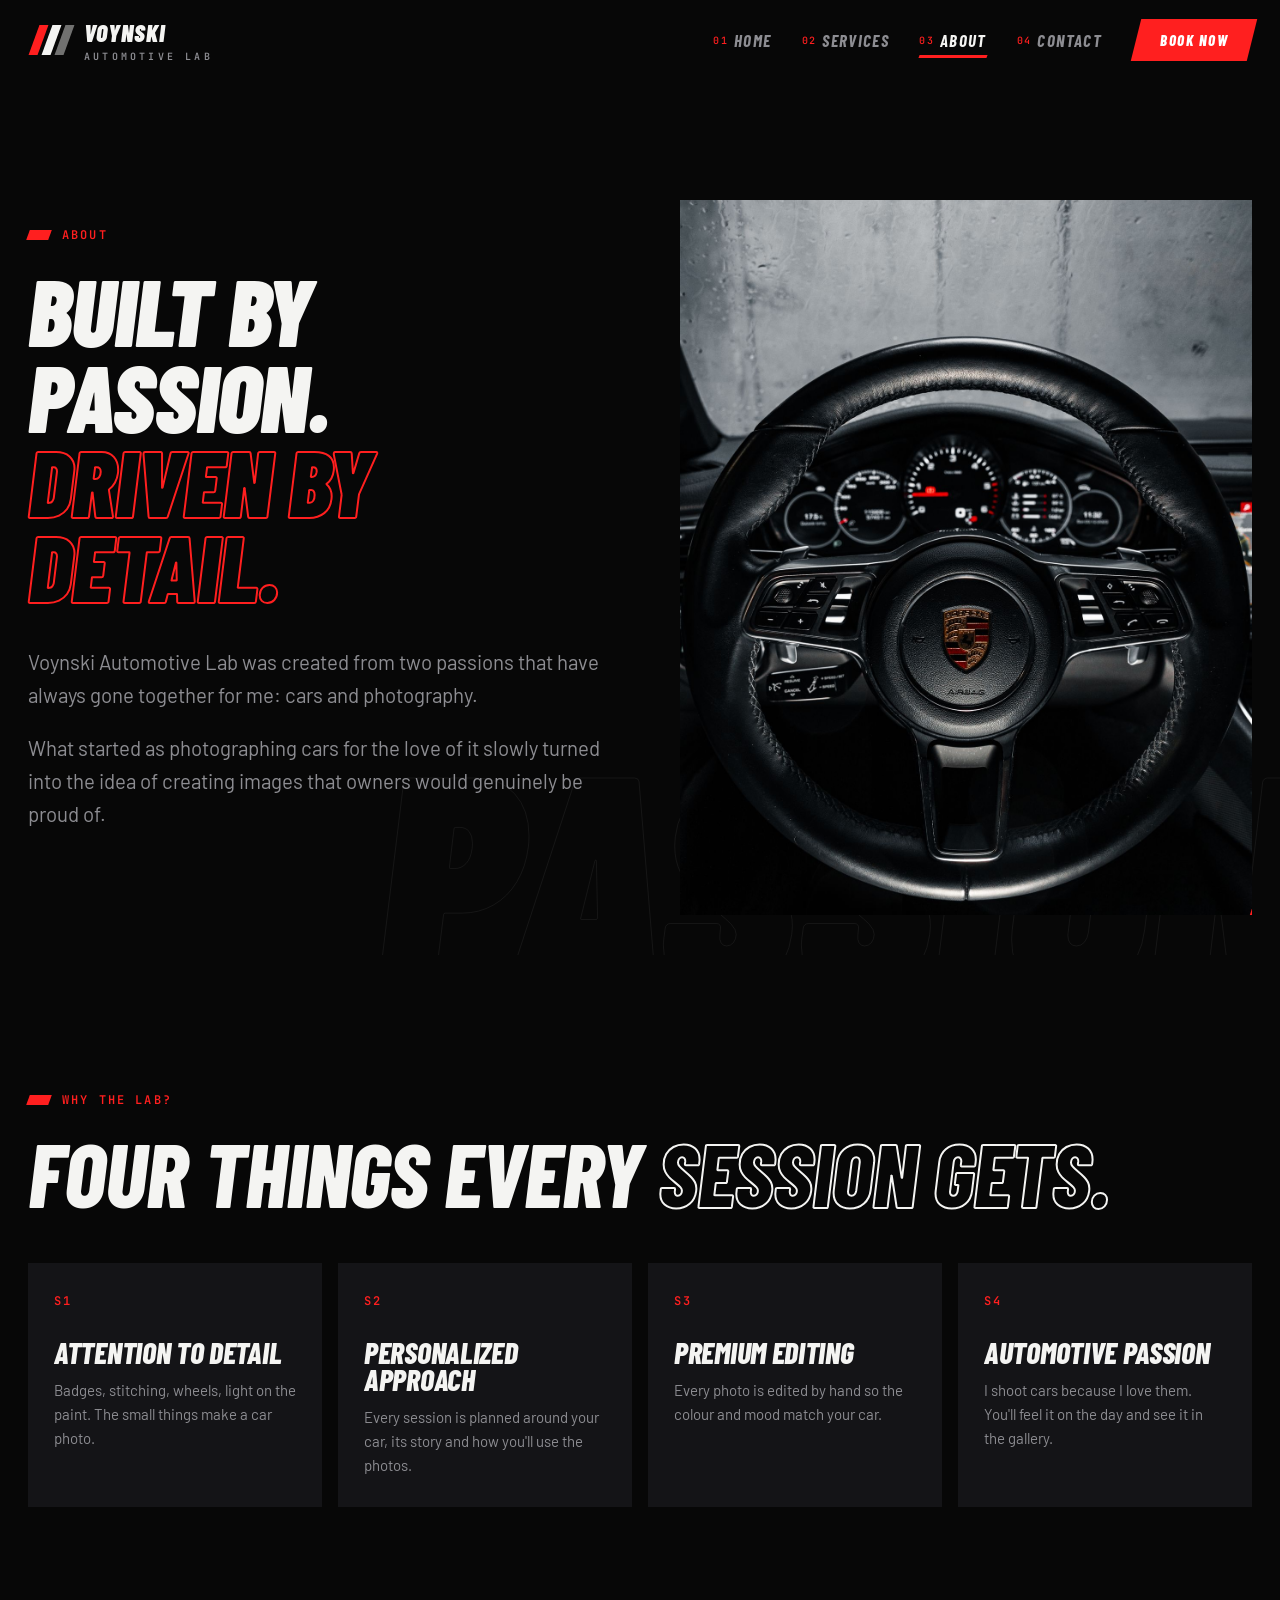
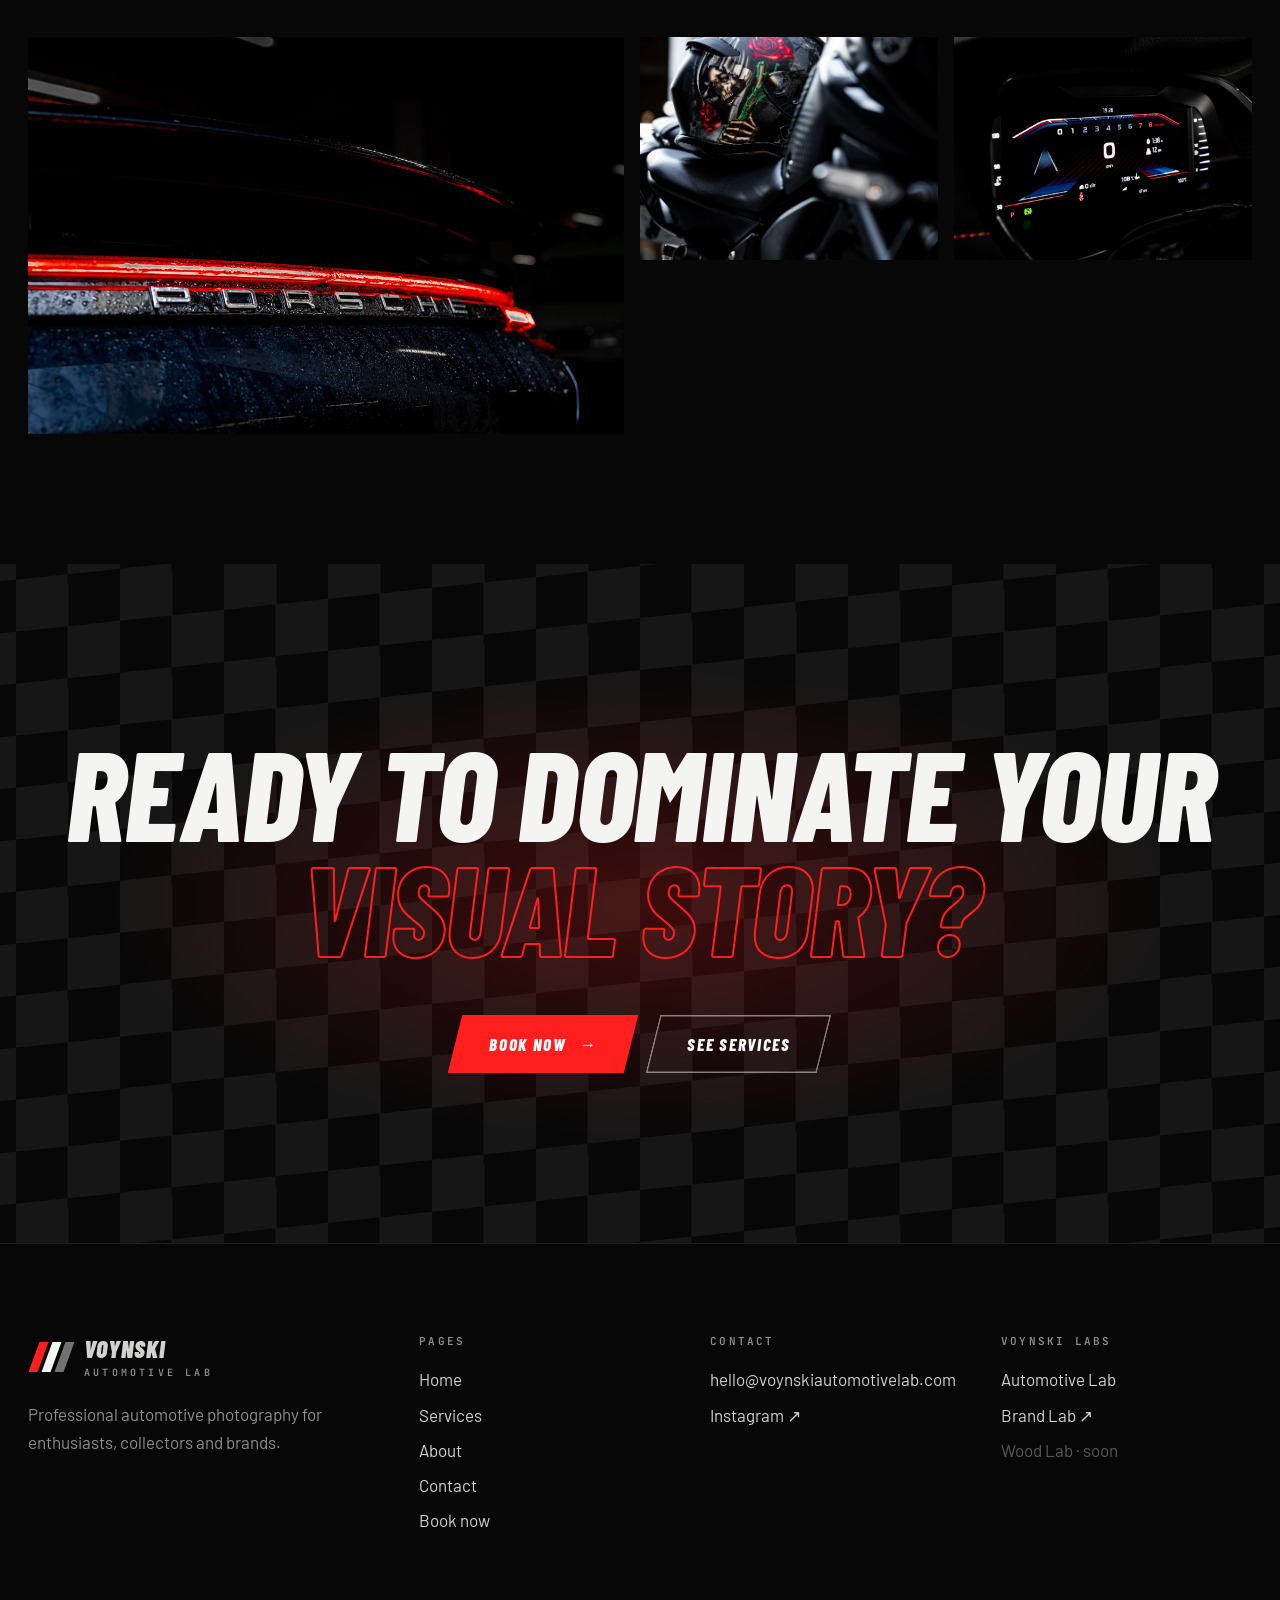
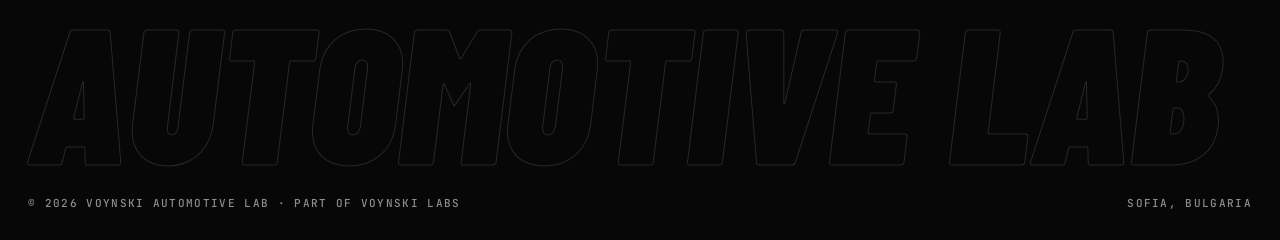
==== about.html @ c3d604f8 "Add first version of the Voynski Automotive Lab website Motorsport design with start lights intro, h" ====
<!doctype html>
<html lang="en">
<head>
<meta charset="utf-8">
<meta name="viewport" content="width=device-width, initial-scale=1">
<title>About · Voynski Automotive Lab</title>
<meta name="description" content="Voynski Automotive Lab was created from two passions that have always gone together: cars and photography.">
<meta name="theme-color" content="#070707">
<link rel="icon" href="data:image/svg+xml,%3Csvg xmlns='http://www.w3.org/2000/svg' viewBox='0 0 40 30'%3E%3Cg transform='skewX(-20)'%3E%3Crect x='14' width='8' height='30' fill='%23ff1f1f'/%3E%3Crect x='26' width='8' height='30' fill='%23f4f4f2'/%3E%3Crect x='38' width='8' height='30' fill='%23f4f4f2' opacity='.45'/%3E%3C/g%3E%3C/svg%3E">
<link rel="preconnect" href="https://fonts.googleapis.com">
<link rel="preconnect" href="https://fonts.gstatic.com" crossorigin>
<link href="https://fonts.googleapis.com/css2?family=Barlow+Condensed:ital,wght@1,700;1,800;1,900&family=Barlow:wght@400;500;600&family=JetBrains+Mono:wght@500;600&display=swap" rel="stylesheet">
<link rel="stylesheet" href="assets/style.css">
</head>
<body data-page="about">
<main>

<section class="page-hero" style="padding-bottom:40px">
  <div class="ghost" aria-hidden="true">Passion</div>
  <div class="wrap about-grid" style="position:relative">
    <div>
      <p class="tag rv">About</p>
      <h1 class="rv rv-d1" style="font-size:clamp(52px,7.4vw,124px)">Built by passion.<br><span class="outline red">Driven by detail.</span></h1>
      <p class="lead rv rv-d2">Voynski Automotive Lab was created from two passions that have always gone together for me: cars and photography.</p>
      <p class="lead rv rv-d3">What started as photographing cars for the love of it slowly turned into the idea of creating images that owners would genuinely be proud of.</p>
      <div class="sig rv">— Victor Voynski</div>
    </div>
    <div class="shot wipe"><img src="images/porsche-wheel.jpg" alt="Porsche steering wheel and gauges" loading="lazy"></div>
  </div>
</section>

<section>
  <div class="wrap">
    <p class="tag rv">Why the lab?</p>
    <h2 class="rv rv-d1">Four things every <span class="outline">session gets.</span></h2>
    <div class="why">
      <div class="rv"><b>S1</b><h3>Attention to detail</h3><p>Badges, stitching, wheels, light on the paint. The small things make a car photo.</p></div>
      <div class="rv rv-d1"><b>S2</b><h3>Personalized approach</h3><p>Every session is planned around your car, its story and how you'll use the photos.</p></div>
      <div class="rv rv-d2"><b>S3</b><h3>Premium editing</h3><p>Every photo is edited by hand so the colour and mood match your car.</p></div>
      <div class="rv rv-d3"><b>S4</b><h3>Automotive passion</h3><p>I shoot cars because I love them. You'll feel it on the day and see it in the gallery.</p></div>
    </div>
  </div>
</section>

<section style="padding-top:0">
  <div class="wrap strip">
    <div class="wipe"><img src="images/porsche-tail.jpg" alt="Porsche light bar and lettering in the dark" loading="lazy"></div>
    <div class="wipe"><img src="images/bike-helmet.jpg" alt="Painted motorcycle helmet on a black bike" loading="lazy"></div>
    <div class="wipe"><img src="images/skoda-dash.jpg" alt="Škoda Octavia RS digital dashboard" loading="lazy"></div>
  </div>
</section>

<section class="finish">
  <div class="flag"></div>
  <div class="wrap">
    <h2 class="rv">Ready to dominate your <span class="outline red">visual story?</span></h2>
    <div class="hero-actions rv rv-d1"><a href="book.html" class="btn">Book now <span class="arr">→</span></a><a href="services.html" class="btn btn-line">See services</a></div>
  </div>
</section>

</main>
<script src="assets/main.js"></script>
</body>
</html>
---- assets/style.css ----
/* Voynski Automotive Lab: shared styles */
:root {
  --bg: #070707;
  --bg-2: #0e0e10;
  --panel: #141417;
  --text: #f4f4f2;
  --muted: #8d8d92;
  --line: rgba(244, 244, 242, .1);
  --red: #ff1f1f;
  --red-2: #ff5a3c;
  --green: #2bd96b;
  --purple: #b36bff;
  --display: "Barlow Condensed", "Arial Narrow", sans-serif;
  --body: "Barlow", system-ui, sans-serif;
  --mono: "JetBrains Mono", ui-monospace, monospace;
  --ease: cubic-bezier(.2, .7, .1, 1);
  --kerb: repeating-linear-gradient(90deg, var(--red) 0 38px, #f4f4f2 38px 76px);
}
* { box-sizing: border-box; }
html { scroll-behavior: smooth; overflow-x: clip; }
body { margin: 0; background: var(--bg); color: var(--text); font: 400 17px/1.6 var(--body); overflow-x: clip; -webkit-font-smoothing: antialiased; }
img, video { max-width: 100%; display: block; }
a { color: inherit; }
::selection { background: var(--red); color: #fff; }
.wrap { max-width: 1320px; margin: 0 auto; padding: 0 28px; }
section { padding: 130px 0; position: relative; }
h1, h2, h3, h4 { font-family: var(--display); font-weight: 800; font-style: italic; text-transform: uppercase; line-height: .9; letter-spacing: -.01em; margin: 0 0 .4em; }
h1 { font-size: clamp(56px, 11vw, 190px); font-weight: 900; }
h2 { font-size: clamp(44px, 7vw, 112px); }
h3 { font-size: clamp(26px, 2.6vw, 38px); }
.red { color: var(--red); }
.outline { color: transparent; -webkit-text-stroke: 2px var(--text); }
.outline.red { -webkit-text-stroke-color: var(--red); }
.tag { display: inline-flex; align-items: center; gap: 12px; font: 600 12px var(--mono); letter-spacing: .18em; text-transform: uppercase; color: var(--red); margin: 0 0 24px; }
.tag::before { content: ""; width: 22px; height: 10px; background: var(--red); transform: skewX(-20deg); }
.lead { font-size: clamp(18px, 1.6vw, 21px); color: var(--muted); max-width: 620px; }
.mono { font-family: var(--mono); }

/* Buttons: skewed like a livery stripe */
.btn { --c: var(--red); position: relative; display: inline-flex; align-items: center; gap: 12px; padding: 18px 34px; font: 800 italic 17px var(--display); letter-spacing: .1em; text-transform: uppercase; text-decoration: none; color: #fff; background: none; border: 0; cursor: pointer; isolation: isolate; }
.btn::before { content: ""; position: absolute; inset: 0; z-index: -1; background: var(--c); transform: skewX(-14deg); transition: transform .35s var(--ease), background .3s; }
.btn::after { content: ""; position: absolute; inset: 0; z-index: -1; transform: skewX(-14deg) scaleX(0); transform-origin: left; background: #fff; transition: transform .45s var(--ease); }
.btn:hover::after { transform: skewX(-14deg) scaleX(1); }
.btn:hover { color: #000; }
.btn .arr { transition: transform .35s var(--ease); }
.btn:hover .arr { transform: translateX(6px); }
.btn-line::before { background: transparent; box-shadow: inset 0 0 0 1.5px rgba(244,244,242,.5); }
.btn-small { padding: 12px 24px; font-size: 15px; }

/* Header */
.site-header { position: fixed; inset: 0 0 auto; z-index: 60; transition: transform .45s var(--ease), background .3s; }
.site-header.solid { background: rgba(7,7,7,.85); backdrop-filter: blur(12px); -webkit-backdrop-filter: blur(12px); }
.site-header.solid::after { content: ""; position: absolute; left: 0; right: 0; bottom: 0; height: 3px; background: var(--kerb); background-size: 76px 3px; opacity: .9; }
.site-header.hide { transform: translateY(-100%); }
.site-header .wrap { height: 80px; display: flex; align-items: center; justify-content: space-between; gap: 24px; }
.logo { text-decoration: none; display: flex; align-items: center; gap: 12px; line-height: 1; }
.logo-mark { width: 44px; height: 30px; position: relative; }
.logo-mark i { position: absolute; top: 0; bottom: 0; width: 9px; background: var(--text); transform: skewX(-20deg); }
.logo-mark i:nth-child(1) { left: 6px; background: var(--red); }
.logo-mark i:nth-child(2) { left: 19px; }
.logo-mark i:nth-child(3) { left: 32px; opacity: .45; }
.logo b { display: block; font: 900 italic 24px var(--display); letter-spacing: .04em; }
.logo small { display: block; font: 600 10px var(--mono); letter-spacing: .32em; color: var(--muted); margin-top: 3px; }
.nav { display: flex; align-items: center; gap: 34px; }
.nav-links { display: flex; gap: 30px; }
.nav-links a { text-decoration: none; font: 700 italic 17px var(--display); letter-spacing: .08em; text-transform: uppercase; color: var(--muted); position: relative; transition: color .25s; }
.nav-links a span { font: 500 10px var(--mono); color: var(--red); margin-right: 6px; vertical-align: 3px; font-style: normal; }
.nav-links a:hover, .nav-links a.active { color: var(--text); }
.nav-links a.active::after { content: ""; position: absolute; left: 0; right: 0; bottom: -8px; height: 3px; background: var(--red); transform: skewX(-20deg); }
.burger { display: none; width: 46px; height: 46px; background: none; border: 1px solid var(--line); cursor: pointer; position: relative; transform: skewX(-14deg); }
.burger span { position: absolute; left: 12px; right: 12px; height: 2px; background: var(--text); transition: transform .35s var(--ease), top .35s; }
.burger span:nth-child(1) { top: 17px; }
.burger span:nth-child(2) { top: 26px; }
.menu-open .burger span:nth-child(1) { top: 21px; transform: rotate(45deg); }
.menu-open .burger span:nth-child(2) { top: 21px; transform: rotate(-45deg); }
.mobile-menu { position: fixed; inset: 0; z-index: 55; background: var(--bg); display: flex; flex-direction: column; justify-content: center; gap: 6px; padding: 100px 28px 40px; clip-path: polygon(100% 0, 100% 0, 100% 100%, 100% 100%); transition: clip-path .6s var(--ease); }
.menu-open .mobile-menu { clip-path: polygon(0 0, 100% 0, 100% 100%, 0 100%); }
.mobile-menu a:not(.btn) { font: 900 italic clamp(44px, 13vw, 72px)/1 var(--display); text-transform: uppercase; text-decoration: none; }
.mobile-menu a:not(.btn) span { font: 500 12px var(--mono); color: var(--red); vertical-align: 24px; margin-right: 10px; font-style: normal; }
.mobile-menu .btn { align-self: flex-start; margin-top: 30px; }

/* Start lights intro */
.lights { position: fixed; inset: 0; z-index: 200; background: #000; display: grid; place-items: center; transition: clip-path .7s var(--ease); clip-path: polygon(0 0, 100% 0, 100% 100%, 0 100%); }
.lights.go { clip-path: polygon(0 0, 0 0, -20% 100%, -20% 100%); }
.lights .rig { display: flex; gap: clamp(10px, 2vw, 22px); padding: 22px clamp(14px, 3vw, 30px); background: #111; border-radius: 10px; box-shadow: 0 0 0 1px #222; }
.lights .pod { display: grid; gap: 12px; padding: 12px; background: #050505; border-radius: 8px; }
.lights .pod i { width: clamp(34px, 6vw, 64px); aspect-ratio: 1; border-radius: 50%; background: #2a0505; box-shadow: inset 0 -6px 12px rgba(0,0,0,.6); transition: background .08s, box-shadow .08s; }
.lights .pod.on i { background: radial-gradient(circle at 40% 35%, #ff8a7a, #ff1f1f 45%, #b00000); box-shadow: 0 0 30px 6px rgba(255,31,31,.65); }
.lights .msg { position: absolute; bottom: 12vh; font: 600 12px var(--mono); letter-spacing: .3em; color: var(--muted); text-align: center; }
.lights .out { position: absolute; font: 900 italic clamp(60px, 13vw, 200px) var(--display); text-transform: uppercase; color: #fff; opacity: 0; transform: scale(.85); }
.lights.done .out { opacity: 1; transform: none; transition: opacity .15s, transform .5s var(--ease); }
.lights.done .rig { opacity: 0; transition: opacity .1s; }

/* HUD: speed from your scroll */
.hud { position: fixed; right: 22px; bottom: 22px; z-index: 40; display: flex; align-items: stretch; gap: 0; font-family: var(--mono); pointer-events: none; opacity: 0; transform: translateY(20px); transition: opacity .5s, transform .5s var(--ease); }
.hud.on { opacity: 1; transform: none; }
.hud > div { background: rgba(10,10,12,.82); backdrop-filter: blur(8px); -webkit-backdrop-filter: blur(8px); border: 1px solid var(--line); padding: 10px 14px; }
.hud > div + div { border-left: 0; }
.hud .spd b { display: block; font: 900 italic 38px/1 var(--display); min-width: 2.2ch; text-align: right; font-variant-numeric: tabular-nums; }
.hud small { display: block; font-size: 9px; letter-spacing: .2em; color: var(--muted); }
.hud .gear b { display: block; font: 900 italic 38px/1 var(--display); color: var(--red); text-align: center; }
.hud .rpm { display: flex; flex-direction: column; justify-content: space-between; }
.hud .leds { display: flex; gap: 3px; }
.hud .leds i { width: 9px; height: 9px; border-radius: 50%; background: #222; transition: background .08s; }
.hud .leds i.g { background: var(--green); box-shadow: 0 0 8px var(--green); }
.hud .leds i.r { background: var(--red); box-shadow: 0 0 8px var(--red); }
.hud .leds i.p { background: var(--purple); box-shadow: 0 0 8px var(--purple); }
.hud .lap { font-size: 12px; letter-spacing: .08em; font-variant-numeric: tabular-nums; margin-top: 6px; }

/* Hero */
.hero { min-height: 100svh; padding: 0; display: flex; align-items: flex-end; overflow: hidden; }
.hero-img { position: absolute; inset: -4%; background-size: cover; background-position: 60% 50%; animation: kenburns 22s ease-in-out infinite alternate; will-change: transform; }
@keyframes kenburns { from { transform: scale(1.02) translateX(0); } to { transform: scale(1.1) translateX(-2%); } }
.hero::before { content: ""; position: absolute; inset: 0; z-index: 1; background: linear-gradient(90deg, rgba(7,7,7,.92) 0%, rgba(7,7,7,.55) 40%, rgba(7,7,7,.1) 75%), linear-gradient(0deg, rgba(7,7,7,1) 0%, rgba(7,7,7,0) 40%); }
.hero canvas { position: absolute; inset: 0; z-index: 2; width: 100%; height: 100%; pointer-events: none; }
.hero .wrap { position: relative; z-index: 3; width: 100%; padding-bottom: 120px; padding-top: 140px; }
.hero h1 { margin: 0 0 30px; }
.hero h1 .ln { display: block; overflow: hidden; padding-right: .1em; }
.hero h1 .ln > span { display: inline-block; transform: translateX(-110%); filter: blur(12px); opacity: 0; }
.ready .hero h1 .ln > span { transform: none; filter: none; opacity: 1; transition: transform 1s var(--ease), filter 1s var(--ease), opacity .4s; }
.ready .hero h1 .ln:nth-child(2) > span { transition-delay: .15s; }
.hero-sub { display: flex; gap: 40px; align-items: center; flex-wrap: wrap; }
.hero-sub p { margin: 0; max-width: 430px; color: rgba(244,244,242,.8); font-size: 19px; }
.hero-actions { display: flex; gap: 22px; flex-wrap: wrap; }
.telemetry { position: absolute; z-index: 3; left: 0; right: 0; bottom: 0; border-top: 1px solid var(--line); background: rgba(7,7,7,.6); backdrop-filter: blur(6px); -webkit-backdrop-filter: blur(6px); }
.telemetry .wrap { display: flex; justify-content: space-between; gap: 20px; padding-top: 16px; padding-bottom: 16px; font: 500 11px var(--mono); letter-spacing: .16em; color: var(--muted); text-transform: uppercase; }
.telemetry b { color: var(--text); font-weight: 600; }
.telemetry .live::before { content: "●"; color: var(--red); margin-right: 8px; animation: blink 1.2s steps(1) infinite; }
@keyframes blink { 50% { opacity: 0; } }
.scroll-cue { position: absolute; z-index: 3; right: 28px; bottom: 90px; writing-mode: vertical-rl; font: 500 11px var(--mono); letter-spacing: .3em; color: var(--muted); }
.scroll-cue::after { content: ""; display: block; width: 1px; height: 60px; margin: 14px auto 0; background: linear-gradient(var(--red), transparent); animation: cue 1.6s var(--ease) infinite; }
@keyframes cue { from { transform: scaleY(0); transform-origin: top; } 50% { transform: scaleY(1); transform-origin: top; } 51% { transform-origin: bottom; } to { transform: scaleY(0); transform-origin: bottom; } }

/* Kerb stripe divider */
.kerb { height: 14px; overflow: hidden; position: relative; }
.kerb::before { content: ""; position: absolute; inset: 0 -60px; background: var(--kerb); background-size: 76px 100%; transform: skewX(-20deg); animation: kerb 1.6s linear infinite; }
@keyframes kerb { to { background-position: 76px 0; } }
.kerb.thin { height: 6px; }

/* Car marquee */
.marquee { overflow: hidden; white-space: nowrap; padding: 34px 0; border-bottom: 1px solid var(--line); }
.marquee-track { display: inline-flex; animation: marquee 40s linear infinite; }
.marquee span { font: 900 italic clamp(40px, 6vw, 92px)/1 var(--display); text-transform: uppercase; padding-right: 48px; }
.marquee span:nth-child(4n+3) { color: transparent; -webkit-text-stroke: 1.5px var(--text); }
.marquee i { align-self: center; width: 40px; height: 16px; background: var(--red); transform: skewX(-20deg); margin-right: 48px; flex: none; }
@keyframes marquee { to { transform: translateX(-50%); } }

/* Reveal on scroll */
.rv { opacity: 0; transform: translateX(-40px); transition: opacity .8s var(--ease), transform .9s var(--ease); }
.rv.in { opacity: 1; transform: none; }
.rv-d1 { transition-delay: .08s; } .rv-d2 { transition-delay: .16s; } .rv-d3 { transition-delay: .24s; }
.wipe { position: relative; overflow: hidden; }
.wipe > img, .wipe > video { clip-path: inset(0 100% 0 0); filter: blur(16px) saturate(1.4); transform: scale(1.12) translateX(-4%); transition: clip-path 1.1s var(--ease), filter 1.2s var(--ease), transform 1.6s var(--ease); }
.wipe::after { content: ""; position: absolute; top: 0; bottom: 0; width: 18%; left: -20%; background: var(--red); transform: skewX(-18deg); }
.wipe.in > img, .wipe.in > video { clip-path: inset(0 0 0 0); filter: none; transform: none; }
.wipe.in::after { animation: swoosh 1.1s var(--ease) forwards; }
@keyframes swoosh { to { left: 120%; } }

/* Intro block */
.intro { display: grid; grid-template-columns: 1.1fr .9fr; gap: 80px; align-items: center; }
.intro .shot { aspect-ratio: 4/5; }
.intro .shot img { width: 100%; height: 100%; object-fit: cover; }
.big-quote { font: 800 italic clamp(30px, 3.4vw, 50px)/1.05 var(--display); text-transform: uppercase; margin: 0 0 30px; }
.big-quote em { font-style: italic; color: var(--red); }

/* Starting grid (services) */
.grid-head { display: flex; justify-content: space-between; align-items: end; gap: 30px; flex-wrap: wrap; margin-bottom: 60px; }
.grid-head h2 { margin: 0; }
.starting-grid { display: grid; grid-template-columns: repeat(4, 1fr); gap: 16px; }
.slot { position: relative; aspect-ratio: 3/4.4; overflow: hidden; text-decoration: none; display: flex; flex-direction: column; justify-content: flex-end; padding: 26px; background: var(--panel); clip-path: polygon(0 0, 100% 0, 100% calc(100% - 26px), calc(100% - 26px) 100%, 0 100%); }
.slot:nth-child(even) { margin-top: 70px; }
.slot img { position: absolute; inset: 0; width: 100%; height: 100%; object-fit: cover; transition: transform 1.2s var(--ease), filter .6s; filter: grayscale(.6) brightness(.6); }
.slot::before { content: ""; position: absolute; inset: 0; z-index: 1; background: linear-gradient(0deg, rgba(7,7,7,.95) 10%, rgba(7,7,7,0) 60%); }
.slot::after { content: ""; position: absolute; z-index: 1; left: 0; right: 0; top: 0; height: 5px; background: var(--red); transform: scaleX(0); transform-origin: left; transition: transform .6s var(--ease); }
.slot:hover img { transform: scale(1.08); filter: none; }
.slot:hover::after { transform: scaleX(1); }
.slot > :not(img):not(.pos) { position: relative; z-index: 2; }
.slot .pos { z-index: 2; }
.slot .pos { position: absolute; top: 20px; left: 24px; font: 900 italic 64px/1 var(--display); color: transparent; -webkit-text-stroke: 1.5px rgba(244,244,242,.7); }
.slot:hover .pos { color: var(--red); -webkit-text-stroke-color: var(--red); }
.slot h3 { margin: 0 0 10px; }
.slot p { margin: 0; color: rgba(244,244,242,.7); font-size: 15px; line-height: 1.5; max-height: 0; overflow: hidden; opacity: 0; transition: max-height .6s var(--ease), opacity .4s; }
.slot:hover p, .slot:focus p { max-height: 120px; opacity: 1; }
.slot .go { margin-top: 14px; font: 600 11px var(--mono); letter-spacing: .2em; color: var(--red); }

/* Pinned horizontal paddock gallery */
.paddock { padding: 0; }
.paddock .pin { position: sticky; top: 0; height: 100vh; overflow: hidden; display: flex; flex-direction: column; justify-content: center; }
.paddock .p-head { width: 100%; display: flex; justify-content: space-between; align-items: end; gap: 20px; margin-bottom: 36px; }
.paddock .p-head h2 { margin: 0; }
.paddock .counter { font: 600 13px var(--mono); letter-spacing: .14em; color: var(--muted); }
.paddock .counter b { color: var(--text); font-size: 28px; font-family: var(--display); font-style: italic; }
.track { display: flex; gap: 22px; padding-left: max(28px, calc((100vw - 1320px) / 2 + 28px)); will-change: transform; }
.frame { flex: none; height: 58vh; position: relative; overflow: hidden; margin: 0; }
.frame.w { aspect-ratio: 3/2; }
.frame.t { aspect-ratio: 2/3; }
.frame img { width: 100%; height: 100%; object-fit: cover; transform: scale(1.15); transition: transform .2s linear; }
.frame figcaption { position: absolute; left: 0; bottom: 0; right: 0; padding: 40px 18px 14px; display: flex; justify-content: space-between; gap: 12px; font: 500 11px var(--mono); letter-spacing: .14em; text-transform: uppercase; background: linear-gradient(0deg, rgba(0,0,0,.8), transparent); }
.frame figcaption b { color: var(--red); font-weight: 600; }
.p-progress { height: 3px; background: var(--line); margin: 36px 28px 0; max-width: 1264px; position: relative; }
.p-progress i { position: absolute; left: 0; top: 0; bottom: 0; width: 0; background: var(--red); }
.p-progress span { position: absolute; top: -9px; width: 22px; height: 22px; margin-left: -11px; left: 0; }
.p-progress span::before { content: "🏁"; font-size: 18px; }

/* Reels */
.reels { display: grid; grid-template-columns: 1fr auto; gap: 70px; align-items: center; }
.phones { display: flex; gap: 22px; }
.phone { width: clamp(150px, 15vw, 230px); aspect-ratio: 9/19; border-radius: 30px; padding: 8px; background: #1a1a1d; box-shadow: 0 0 0 1px #2a2a2e, 0 30px 80px rgba(0,0,0,.6); position: relative; }
.phone:nth-child(2) { transform: translateY(-50px); }
.phone video { width: 100%; height: 100%; object-fit: cover; border-radius: 23px; background: #000; }
.phone::after { content: ""; position: absolute; top: 15px; left: 50%; width: 30%; height: 14px; margin-left: -15%; border-radius: 10px; background: #000; }

/* Checkered CTA */
.finish { text-align: center; overflow: hidden; padding: 170px 0; }
.finish::before { content: ""; position: absolute; inset: 0; opacity: .06; background: conic-gradient(#fff 25%, transparent 0 50%, #fff 0 75%, transparent 0) 0 0 / 80px 80px; transform: skewY(-6deg) scale(1.3); }
.finish .flag { position: absolute; inset: 0; background: radial-gradient(60% 50% at 50% 50%, rgba(255,31,31,.22), transparent 70%); }
.finish .wrap { position: relative; }
.finish h2 { font-size: clamp(56px, 10vw, 170px); }
.finish .hero-actions { justify-content: center; margin-top: 40px; }

/* Labs family */
.labs { display: grid; grid-template-columns: repeat(3, 1fr); gap: 16px; margin-top: 50px; }
.lab { position: relative; min-height: 300px; padding: 30px; display: flex; flex-direction: column; justify-content: flex-end; text-decoration: none; background: var(--panel); border: 1px solid var(--line); overflow: hidden; transition: border-color .3s, transform .5s var(--ease); }
a.lab:hover { border-color: var(--red); transform: translateY(-6px); }
.lab .n { position: absolute; top: 24px; left: 30px; font: 600 12px var(--mono); letter-spacing: .2em; color: var(--muted); }
.lab .here { position: absolute; top: 20px; right: 20px; font: 600 10px var(--mono); letter-spacing: .2em; text-transform: uppercase; background: var(--red); padding: 6px 10px; }
.lab h3 { margin-bottom: 10px; }
.lab p { margin: 0 0 18px; color: var(--muted); font-size: 15px; }
.lab .link { font: 600 12px var(--mono); letter-spacing: .14em; text-transform: uppercase; }
.lab.cur { background: linear-gradient(160deg, #2a0909, var(--panel) 60%); border-color: rgba(255,31,31,.4); }

/* Inner page hero */
.page-hero { padding: 200px 0 80px; overflow: hidden; }
.page-hero .ghost { position: absolute; right: -2vw; bottom: -3vw; font: 900 italic 24vw/.8 var(--display); text-transform: uppercase; color: transparent; -webkit-text-stroke: 1px rgba(244,244,242,.06); pointer-events: none; white-space: nowrap; }
.page-hero h1 { font-size: clamp(56px, 9.5vw, 160px); }
.page-hero .lead { margin-top: 10px; }
.page-hero .chips { display: flex; gap: 12px; flex-wrap: wrap; margin-top: 36px; }

/* Services page blocks */
.svc { display: grid; grid-template-columns: 1.15fr .85fr; gap: 70px; align-items: center; padding: 90px 0; border-top: 1px solid var(--line); }
.svc:nth-of-type(even) .svc-media { order: 2; }
.svc-media { position: relative; aspect-ratio: 4/3; }
.svc-media img { width: 100%; height: 100%; object-fit: cover; }
.svc-media .badge { position: absolute; z-index: 2; top: 18px; left: 18px; font: 900 italic 22px var(--display); background: var(--red); padding: 6px 16px; transform: skewX(-14deg); }
.svc .idx { display: block; font: 600 12px var(--mono); letter-spacing: .2em; color: var(--red); margin-bottom: 18px; text-transform: uppercase; }
.svc h2 { font-size: clamp(40px, 5vw, 80px); }
.specs { list-style: none; padding: 0; margin: 26px 0 34px; border-top: 1px solid var(--line); }
.specs li { display: flex; justify-content: space-between; gap: 20px; padding: 12px 0; border-bottom: 1px solid var(--line); font: 500 14px var(--mono); letter-spacing: .06em; text-transform: uppercase; }
.specs li span { color: var(--muted); }
.specs li b { font-weight: 600; text-align: right; }

/* FAQ */
.faq { max-width: 900px; margin-top: 40px; }
.faq details { border-bottom: 1px solid var(--line); }
.faq summary { list-style: none; cursor: pointer; padding: 24px 0; display: flex; justify-content: space-between; gap: 20px; font: 700 italic clamp(20px, 2.2vw, 28px) var(--display); text-transform: uppercase; }
.faq summary::-webkit-details-marker { display: none; }
.faq summary::after { content: "+"; color: var(--red); font-size: 32px; line-height: .8; transition: transform .4s var(--ease); }
.faq details[open] summary::after { transform: rotate(45deg); }
.faq p { margin: 0 0 24px; color: var(--muted); max-width: 720px; }

/* About */
.about-grid { display: grid; grid-template-columns: 1fr 1fr; gap: 80px; align-items: center; }
.about-grid .shot { aspect-ratio: 4/5; }
.about-grid .shot img { width: 100%; height: 100%; object-fit: cover; }
.sig { font: 800 italic 28px var(--display); text-transform: uppercase; margin-top: 30px; }
.why { display: grid; grid-template-columns: repeat(4, 1fr); gap: 16px; margin-top: 50px; }
.why div { background: var(--panel); padding: 30px 26px; position: relative; overflow: hidden; }
.why div::before { content: ""; position: absolute; left: 0; top: 0; width: 5px; height: 100%; background: var(--red); transform: scaleY(0); transform-origin: top; transition: transform .6s var(--ease); }
.why div:hover::before { transform: scaleY(1); }
.why b { display: block; font: 600 12px var(--mono); color: var(--red); letter-spacing: .2em; margin-bottom: 30px; }
.why h3 { font-size: 30px; }
.why p { margin: 0; color: var(--muted); font-size: 15px; }
.strip { display: grid; grid-template-columns: 2fr 1fr 1fr; gap: 16px; }
.strip > div { aspect-ratio: 4/3; }
.strip > div:first-child { aspect-ratio: auto; }
.strip img { width: 100%; height: 100%; object-fit: cover; }

/* Forms (contact + booking) */
.form-grid { display: grid; grid-template-columns: .9fr 1.1fr; gap: 70px; align-items: start; }
.panel { background: var(--panel); padding: 40px; position: relative; clip-path: polygon(0 0, 100% 0, 100% calc(100% - 30px), calc(100% - 30px) 100%, 0 100%); }
.panel::before { content: ""; position: absolute; left: 0; right: 0; top: 0; height: 4px; background: var(--kerb); background-size: 76px 4px; }
.fstep { margin-bottom: 34px; }
.fstep-h { display: flex; align-items: center; gap: 14px; margin-bottom: 18px; }
.fstep-h span { font: 900 italic 18px var(--display); background: var(--red); padding: 2px 12px; transform: skewX(-14deg); }
.fstep-h h3 { margin: 0; font-size: 26px; }
.fields { display: grid; grid-template-columns: 1fr 1fr; gap: 16px; }
.field.full { grid-column: 1 / -1; }
.field label { display: block; font: 600 11px var(--mono); letter-spacing: .16em; text-transform: uppercase; color: var(--muted); margin-bottom: 8px; }
.field input, .field textarea { width: 100%; background: var(--bg); border: 1px solid var(--line); border-bottom: 2px solid rgba(244,244,242,.25); color: var(--text); font: 400 16px var(--body); padding: 14px 16px; outline: none; transition: border-color .25s; }
.field input:focus, .field textarea:focus { border-bottom-color: var(--red); }
.field textarea { min-height: 120px; resize: vertical; }
.opts { display: grid; grid-template-columns: 1fr 1fr; gap: 10px; }
.opts.three { grid-template-columns: repeat(3, 1fr); }
.opt { position: relative; cursor: pointer; }
.opt input { position: absolute; opacity: 0; }
.opt > span { display: block; height: 100%; padding: 16px 18px; border: 1px solid var(--line); background: var(--bg); transition: border-color .25s, background .25s; }
.opt b { display: block; font: 800 italic 20px var(--display); text-transform: uppercase; }
.opt small { color: var(--muted); font-size: 13px; }
.opt input:checked + span { border-color: var(--red); background: linear-gradient(135deg, rgba(255,31,31,.16), transparent 70%); }
.opt input:focus-visible + span { outline: 2px solid var(--red); outline-offset: 2px; }
.cal { border: 1px solid var(--line); background: var(--bg); padding: 16px; margin-bottom: 12px; }
.cal-head { display: flex; justify-content: space-between; align-items: center; margin-bottom: 12px; font: 800 italic 20px var(--display); text-transform: uppercase; }
.cal-head button { background: none; border: 1px solid var(--line); color: var(--text); width: 36px; height: 36px; cursor: pointer; font-size: 18px; }
.cal-head button:disabled { opacity: .3; cursor: default; }
.cal-grid { display: grid; grid-template-columns: repeat(7, 1fr); gap: 4px; text-align: center; }
.cal-grid .dow { font: 600 10px var(--mono); color: var(--muted); letter-spacing: .1em; text-transform: uppercase; padding: 4px 0; }
.cal-grid button { background: none; border: 1px solid transparent; color: var(--text); font: 500 14px var(--mono); padding: 9px 0; cursor: pointer; }
.cal-grid button:hover:not(:disabled) { border-color: var(--red); }
.cal-grid button:disabled { color: #3a3a3e; cursor: default; }
.cal-grid button.sel { background: var(--red); color: #fff; }
.summary { border-left: 4px solid var(--red); background: var(--bg); padding: 16px 20px; margin: 10px 0 24px; font: 500 14px/1.7 var(--mono); }
.form-err { color: var(--red-2); font-size: 14px; margin-top: 14px; }
.success { display: none; text-align: center; padding: 40px 10px; }
.sent form { display: none; }
.sent .success { display: block; }
.success .tick { font: 900 italic 80px/1 var(--display); color: var(--green); }
.c-list { display: grid; gap: 12px; margin-top: 30px; }
.c-item { display: flex; align-items: center; justify-content: space-between; gap: 16px; padding: 22px 24px; background: var(--panel); text-decoration: none; border-left: 4px solid var(--red); transition: transform .4s var(--ease); }
a.c-item:hover { transform: translateX(8px); }
.c-item small { display: block; font: 600 11px var(--mono); color: var(--muted); letter-spacing: .16em; text-transform: uppercase; }
.c-item b { font: 800 italic 24px var(--display); text-transform: uppercase; word-break: break-all; }
.copy { background: none; border: 1px solid var(--line); color: var(--text); font: 600 11px var(--mono); letter-spacing: .12em; text-transform: uppercase; padding: 8px 12px; cursor: pointer; flex: none; }
.copy:hover { border-color: var(--red); }
.checks { list-style: none; padding: 0; margin: 30px 0; display: grid; gap: 12px; }
.checks li { display: flex; gap: 14px; align-items: baseline; }
.checks li::before { content: ""; flex: none; width: 14px; height: 8px; background: var(--red); transform: skewX(-20deg); }

/* Footer */
.site-footer { padding: 90px 0 30px; border-top: 1px solid var(--line); position: relative; overflow: hidden; }
.foot-grid { display: grid; grid-template-columns: 1.4fr 1fr 1fr 1fr; gap: 40px; }
.foot-grid h4 { font: 600 11px var(--mono); letter-spacing: .2em; color: var(--muted); font-style: normal; margin: 0 0 18px; }
.foot-grid a { display: block; text-decoration: none; margin-bottom: 8px; color: rgba(244,244,242,.85); }
.foot-grid a:hover { color: var(--red); }
.foot-big { font: 900 italic clamp(64px, 15vw, 250px)/.8 var(--display); text-transform: uppercase; margin: 70px 0 0; white-space: nowrap; color: transparent; -webkit-text-stroke: 1px rgba(244,244,242,.14); }
.foot-bottom { display: flex; justify-content: space-between; gap: 20px; flex-wrap: wrap; margin-top: 30px; font: 500 11px var(--mono); letter-spacing: .12em; color: var(--muted); text-transform: uppercase; }

/* Page transition: a red car passing */
.pass { position: fixed; inset: 0; z-index: 150; pointer-events: none; }
.pass i { position: absolute; top: 0; bottom: 0; width: 160%; left: -260%; transform: skewX(-18deg); }
.pass i:nth-child(1) { background: var(--red); }
.pass i:nth-child(2) { background: var(--bg); }
.pass.out i { animation: passOut .55s var(--ease) forwards; }
.pass.out i:nth-child(2) { animation-delay: .07s; }
.pass.in i { left: -20%; animation: passIn .6s var(--ease) forwards; }
.pass.in i:nth-child(1) { animation-delay: .07s; }
@keyframes passOut { to { left: -20%; } }
@keyframes passIn { to { left: 110%; } }

/* Responsive */
@media (max-width: 1080px) {
  .nav-links { display: none; }
  .burger { display: block; }
  .nav > .btn { display: none; }
  .starting-grid { grid-template-columns: 1fr 1fr; }
  .why { grid-template-columns: 1fr 1fr; }
  .intro, .about-grid, .form-grid, .reels { grid-template-columns: 1fr; gap: 50px; }
  .svc { grid-template-columns: 1fr; gap: 40px; }
  .svc:nth-of-type(even) .svc-media { order: 0; }
  .foot-grid { grid-template-columns: 1fr 1fr; }
  .phones { justify-content: center; }
}
@media (max-width: 700px) {
  section { padding: 90px 0; }
  .wrap { padding: 0 18px; }
  .site-header .wrap { height: 68px; }
  .hero .wrap { padding-bottom: 90px; padding-top: 110px; }
  .hero-sub { gap: 24px; }
  .telemetry { position: relative; }
  .hero { flex-direction: column; justify-content: flex-end; align-items: stretch; }
  .telemetry .wrap span:nth-child(n+3) { display: none; }
  .scroll-cue { display: none; }
  .hud { right: 10px; bottom: 10px; transform: scale(.82); transform-origin: right bottom; }
  .hud.on { transform: scale(.82); }
  .hud .rpm { display: none; }
  .starting-grid { gap: 10px; }
  .slot { padding: 16px; aspect-ratio: 3/4.6; }
  .slot:nth-child(even) { margin-top: 40px; }
  .slot .pos { font-size: 44px; left: 16px; top: 14px; }
  .slot h3 { font-size: 22px; }
  .slot p { display: none; }
  .frame { height: 52vh; }
  .labs, .why, .foot-grid, .fields, .opts, .opts.three { grid-template-columns: 1fr; }
  .strip { grid-template-columns: 1fr 1fr; }
  .strip > div:first-child { grid-column: 1 / -1; aspect-ratio: 3/2; }
  .phone { width: auto; flex: 1; min-width: 0; border-radius: 20px; padding: 5px; }
  .phone:nth-child(2) { transform: translateY(-24px); }
  .phone video { border-radius: 16px; }
  .phone::after { display: none; }
  .phones { gap: 10px; }
  .panel { padding: 26px 20px; }
  .c-item b { font-size: 20px; }
}
@media (prefers-reduced-motion: reduce) {
  *, *::before, *::after { animation-duration: .01ms !important; animation-iteration-count: 1 !important; transition-duration: .01ms !important; }
  .rv { opacity: 1; transform: none; }
  .wipe > img, .wipe > video { clip-path: none; filter: none; transform: none; }
}
.foot-grid a.logo { display: flex; margin-bottom: 0; }
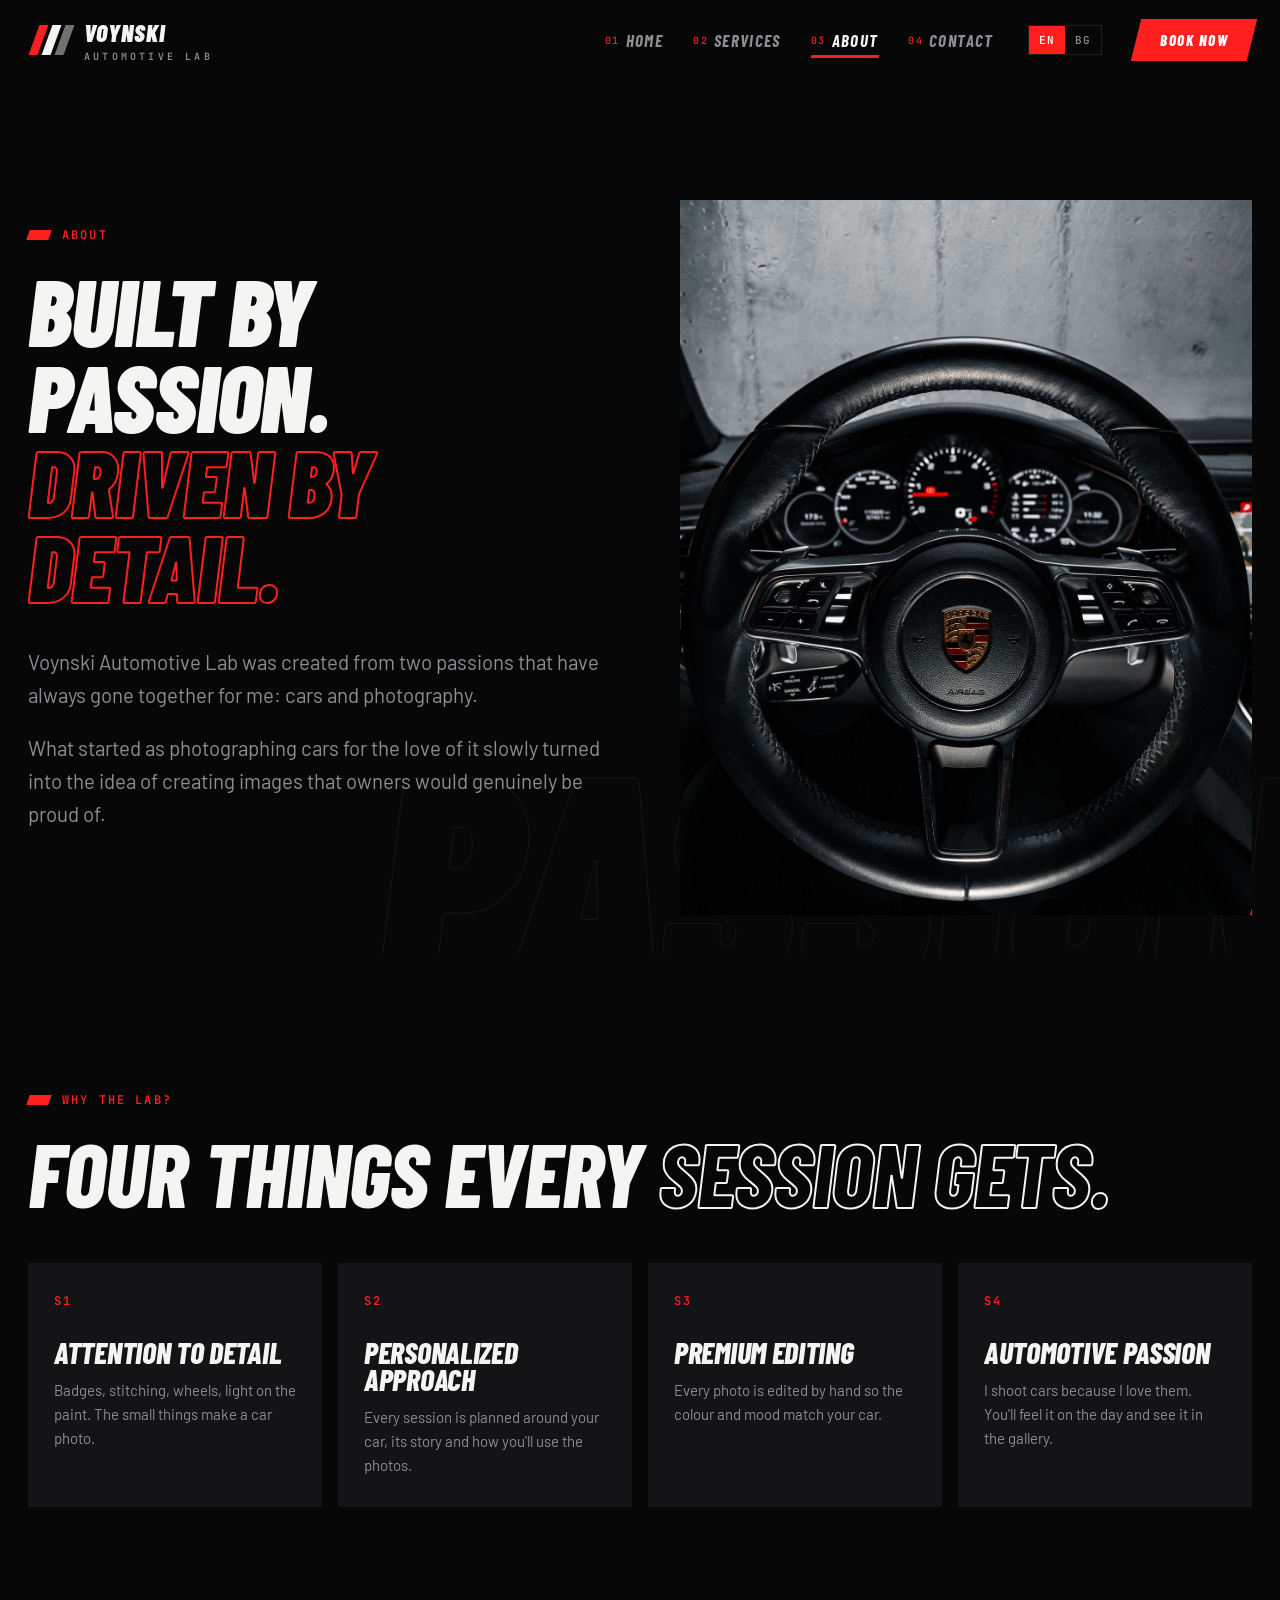
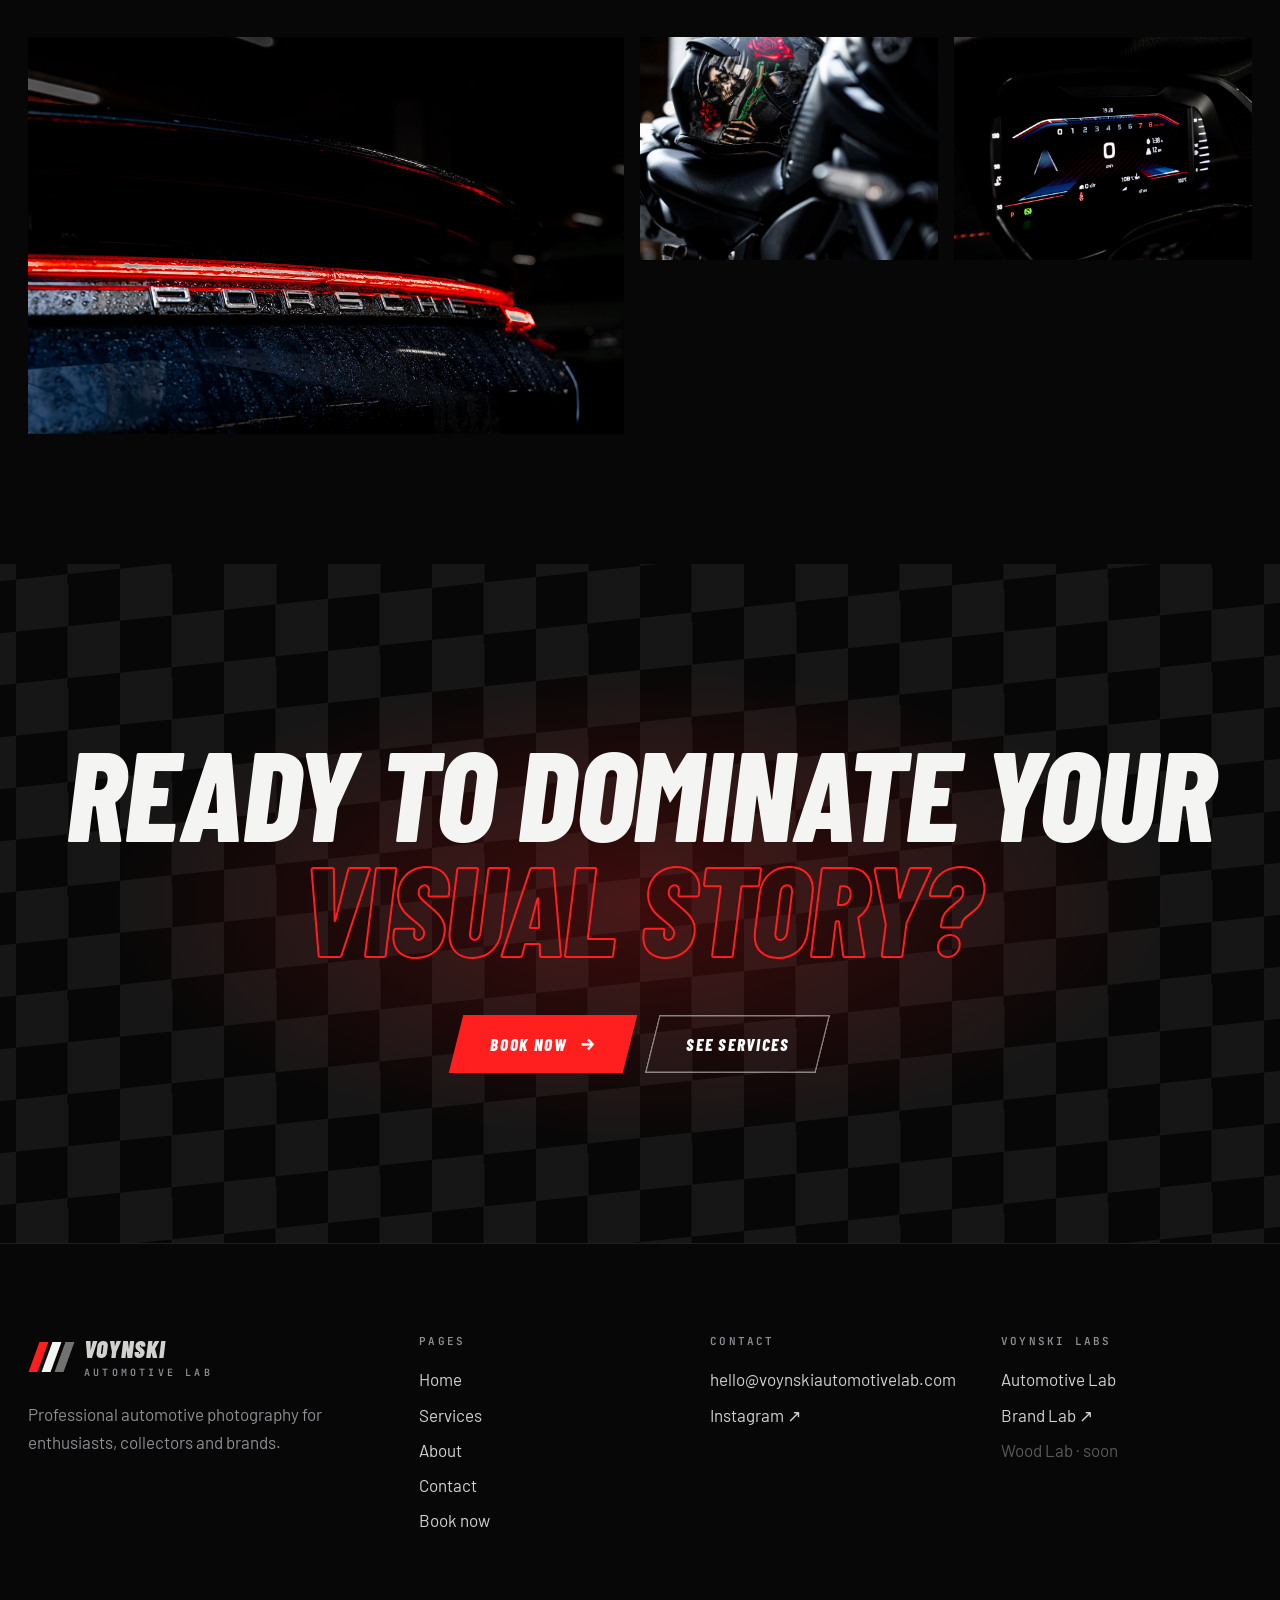
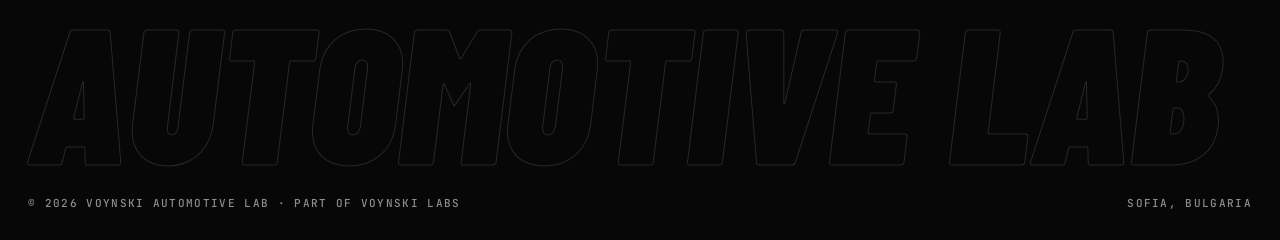
==== commit d6aeb33c: "Add a Bulgarian version with an EN / BG switch Co-Authored-By: Claude Opus 5.5 (1M context) <noreply" ====
--- a/about.html
+++ b/about.html
@@ -9,7 +9,7 @@
 <link rel="icon" href="data:image/svg+xml,%3Csvg xmlns='http://www.w3.org/2000/svg' viewBox='0 0 40 30'%3E%3Cg transform='skewX(-20)'%3E%3Crect x='14' width='8' height='30' fill='%23ff1f1f'/%3E%3Crect x='26' width='8' height='30' fill='%23f4f4f2'/%3E%3Crect x='38' width='8' height='30' fill='%23f4f4f2' opacity='.45'/%3E%3C/g%3E%3C/svg%3E">
 <link rel="preconnect" href="https://fonts.googleapis.com">
 <link rel="preconnect" href="https://fonts.gstatic.com" crossorigin>
-<link href="https://fonts.googleapis.com/css2?family=Barlow+Condensed:ital,wght@1,700;1,800;1,900&family=Barlow:wght@400;500;600&family=JetBrains+Mono:wght@500;600&display=swap" rel="stylesheet">
+<link href="https://fonts.googleapis.com/css2?family=Barlow+Condensed:ital,wght@1,700;1,800;1,900&family=Barlow:wght@400;500;600&family=Fira+Sans+Extra+Condensed:ital,wght@1,700;1,800;1,900&family=Fira+Sans:wght@400;500;600&family=JetBrains+Mono:wght@500;600&display=swap" rel="stylesheet">
 <link rel="stylesheet" href="assets/style.css">
 </head>
 <body data-page="about">
@@ -19,11 +19,11 @@
   <div class="ghost" aria-hidden="true">Passion</div>
   <div class="wrap about-grid" style="position:relative">
     <div>
-      <p class="tag rv">About</p>
-      <h1 class="rv rv-d1" style="font-size:clamp(52px,7.4vw,124px)">Built by passion.<br><span class="outline red">Driven by detail.</span></h1>
-      <p class="lead rv rv-d2">Voynski Automotive Lab was created from two passions that have always gone together for me: cars and photography.</p>
-      <p class="lead rv rv-d3">What started as photographing cars for the love of it slowly turned into the idea of creating images that owners would genuinely be proud of.</p>
-      <div class="sig rv">— Victor Voynski</div>
+      <p data-i18n="a.1" class="tag rv">About</p>
+      <h1 data-i18n="a.2" class="rv rv-d1" style="font-size:clamp(52px,7.4vw,124px)">Built by passion.<br><span class="outline red">Driven by detail.</span></h1>
+      <p data-i18n="a.3" class="lead rv rv-d2">Voynski Automotive Lab was created from two passions that have always gone together for me: cars and photography.</p>
+      <p data-i18n="a.4" class="lead rv rv-d3">What started as photographing cars for the love of it slowly turned into the idea of creating images that owners would genuinely be proud of.</p>
+      <div data-i18n="a.5" class="sig rv">— Victor Voynski</div>
     </div>
     <div class="shot wipe"><img src="images/porsche-wheel.jpg" alt="Porsche steering wheel and gauges" loading="lazy"></div>
   </div>
@@ -31,13 +31,13 @@
 
 <section>
   <div class="wrap">
-    <p class="tag rv">Why the lab?</p>
-    <h2 class="rv rv-d1">Four things every <span class="outline">session gets.</span></h2>
+    <p data-i18n="a.6" class="tag rv">Why the lab?</p>
+    <h2 data-i18n="a.7" class="rv rv-d1">Four things every <span class="outline">session gets.</span></h2>
     <div class="why">
-      <div class="rv"><b>S1</b><h3>Attention to detail</h3><p>Badges, stitching, wheels, light on the paint. The small things make a car photo.</p></div>
-      <div class="rv rv-d1"><b>S2</b><h3>Personalized approach</h3><p>Every session is planned around your car, its story and how you'll use the photos.</p></div>
-      <div class="rv rv-d2"><b>S3</b><h3>Premium editing</h3><p>Every photo is edited by hand so the colour and mood match your car.</p></div>
-      <div class="rv rv-d3"><b>S4</b><h3>Automotive passion</h3><p>I shoot cars because I love them. You'll feel it on the day and see it in the gallery.</p></div>
+      <div class="rv"><b data-i18n="a.8">S1</b><h3 data-i18n="a.9">Attention to detail</h3><p data-i18n="a.10">Badges, stitching, wheels, light on the paint. The small things make a car photo.</p></div>
+      <div class="rv rv-d1"><b data-i18n="a.11">S2</b><h3 data-i18n="a.12">Personalized approach</h3><p data-i18n="a.13">Every session is planned around your car, its story and how you'll use the photos.</p></div>
+      <div class="rv rv-d2"><b data-i18n="a.14">S3</b><h3 data-i18n="a.15">Premium editing</h3><p data-i18n="a.16">Every photo is edited by hand so the colour and mood match your car.</p></div>
+      <div class="rv rv-d3"><b data-i18n="a.17">S4</b><h3 data-i18n="a.18">Automotive passion</h3><p data-i18n="a.19">I shoot cars because I love them. You'll feel it on the day and see it in the gallery.</p></div>
     </div>
   </div>
 </section>
@@ -53,12 +53,13 @@
 <section class="finish">
   <div class="flag"></div>
   <div class="wrap">
-    <h2 class="rv">Ready to dominate your <span class="outline red">visual story?</span></h2>
-    <div class="hero-actions rv rv-d1"><a href="book.html" class="btn">Book now <span class="arr">→</span></a><a href="services.html" class="btn btn-line">See services</a></div>
+    <h2 data-i18n="a.20" class="rv">Ready to dominate your <span class="outline red">visual story?</span></h2>
+    <div class="hero-actions rv rv-d1"><a data-i18n="a.21" href="book.html" class="btn">Book now <span class="arr">→</span></a><a data-i18n="a.22" href="services.html" class="btn btn-line">See services</a></div>
   </div>
 </section>
 
 </main>
+<script src="assets/i18n.js"></script>
 <script src="assets/main.js"></script>
 </body>
 </html>
--- a/assets/style.css
+++ b/assets/style.css
@@ -10,8 +10,8 @@
   --red-2: #ff5a3c;
   --green: #2bd96b;
   --purple: #b36bff;
-  --display: "Barlow Condensed", "Arial Narrow", sans-serif;
-  --body: "Barlow", system-ui, sans-serif;
+  --display: "Barlow Condensed", "Fira Sans Extra Condensed", "Arial Narrow", sans-serif;
+  --body: "Barlow", "Fira Sans", system-ui, sans-serif;
   --mono: "JetBrains Mono", ui-monospace, monospace;
   --ease: cubic-bezier(.2, .7, .1, 1);
   --kerb: repeating-linear-gradient(90deg, var(--red) 0 38px, #f4f4f2 38px 76px);
@@ -78,6 +78,13 @@
 .mobile-menu a:not(.btn) { font: 900 italic clamp(44px, 13vw, 72px)/1 var(--display); text-transform: uppercase; text-decoration: none; }
 .mobile-menu a:not(.btn) span { font: 500 12px var(--mono); color: var(--red); vertical-align: 24px; margin-right: 10px; font-style: normal; }
 .mobile-menu .btn { align-self: flex-start; margin-top: 30px; }
+.nav-links a em, .mobile-menu a em { font-style: inherit; }
+.lang { display: flex; border: 1px solid var(--line); }
+.lang button { background: none; border: 0; color: var(--muted); font: 500 11px var(--mono); letter-spacing: .1em; padding: 7px 10px; cursor: pointer; transition: color .2s, background .2s; }
+.lang button:hover { color: var(--text); }
+.lang button.on { background: var(--red); color: #fff; }
+.mobile-menu .lang { align-self: flex-start; margin-top: 22px; }
+.mobile-menu .lang button { font-size: 13px; padding: 10px 16px; }
 
 /* Start lights intro */
 .lights { position: fixed; inset: 0; z-index: 200; background: #000; display: grid; place-items: center; transition: clip-path .7s var(--ease); clip-path: polygon(0 0, 100% 0, 100% 100%, 0 100%); }
@@ -363,6 +370,7 @@
   section { padding: 90px 0; }
   .wrap { padding: 0 18px; }
   .site-header .wrap { height: 68px; }
+  .site-header .lang { display: none; }
   .hero .wrap { padding-bottom: 90px; padding-top: 110px; }
   .hero-sub { gap: 24px; }
   .telemetry { position: relative; }
